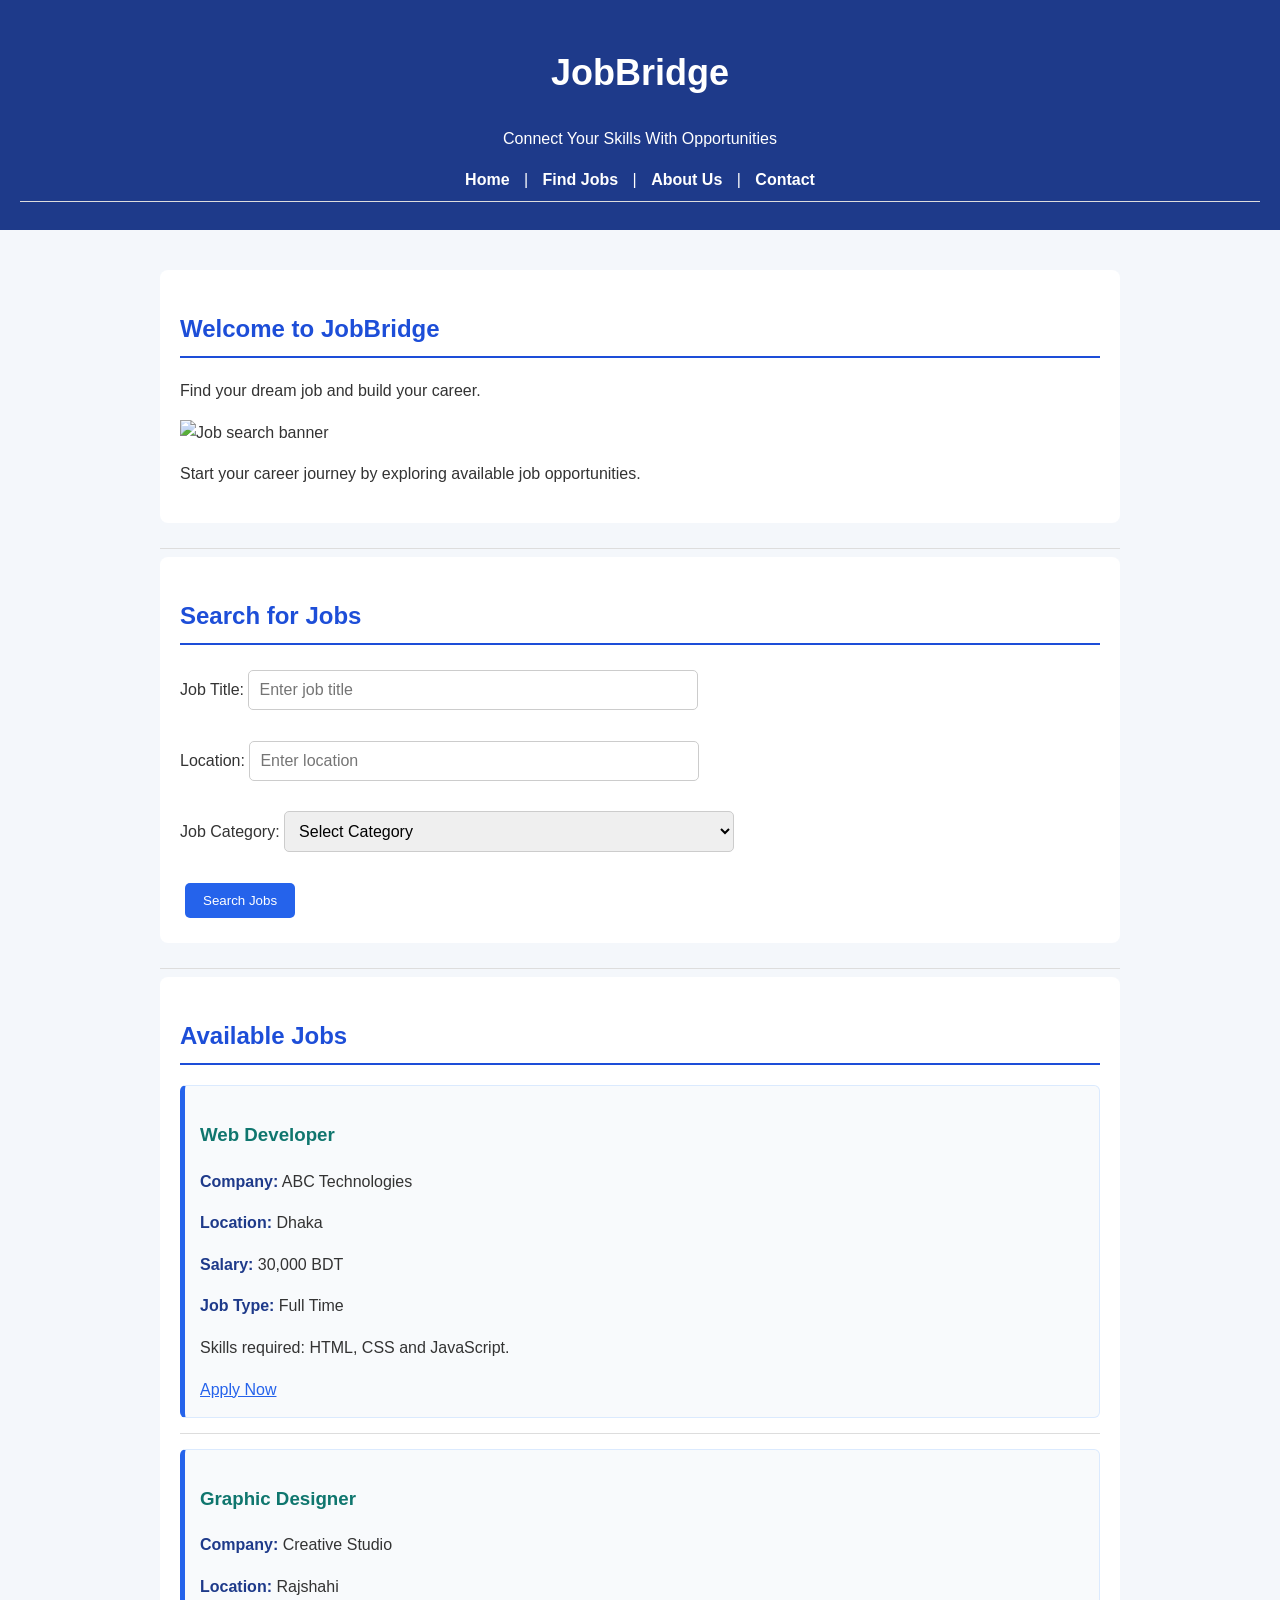
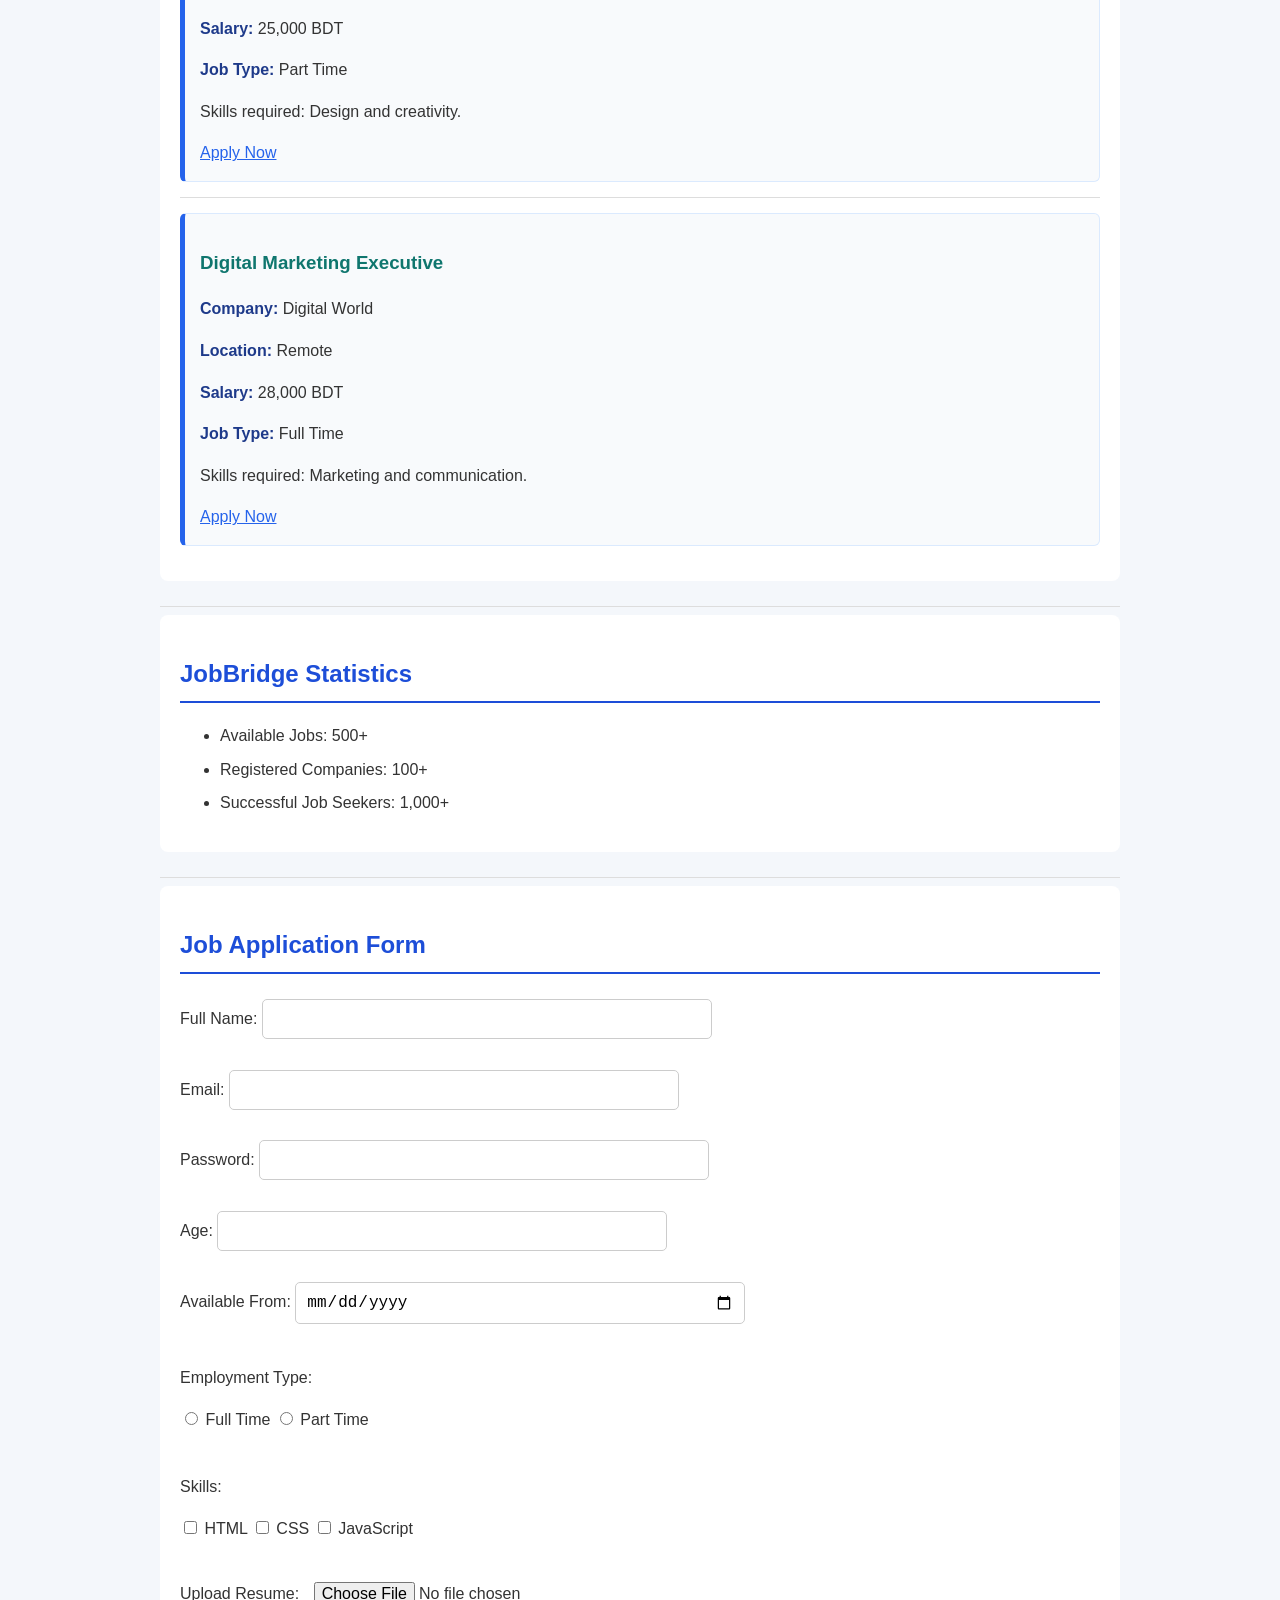
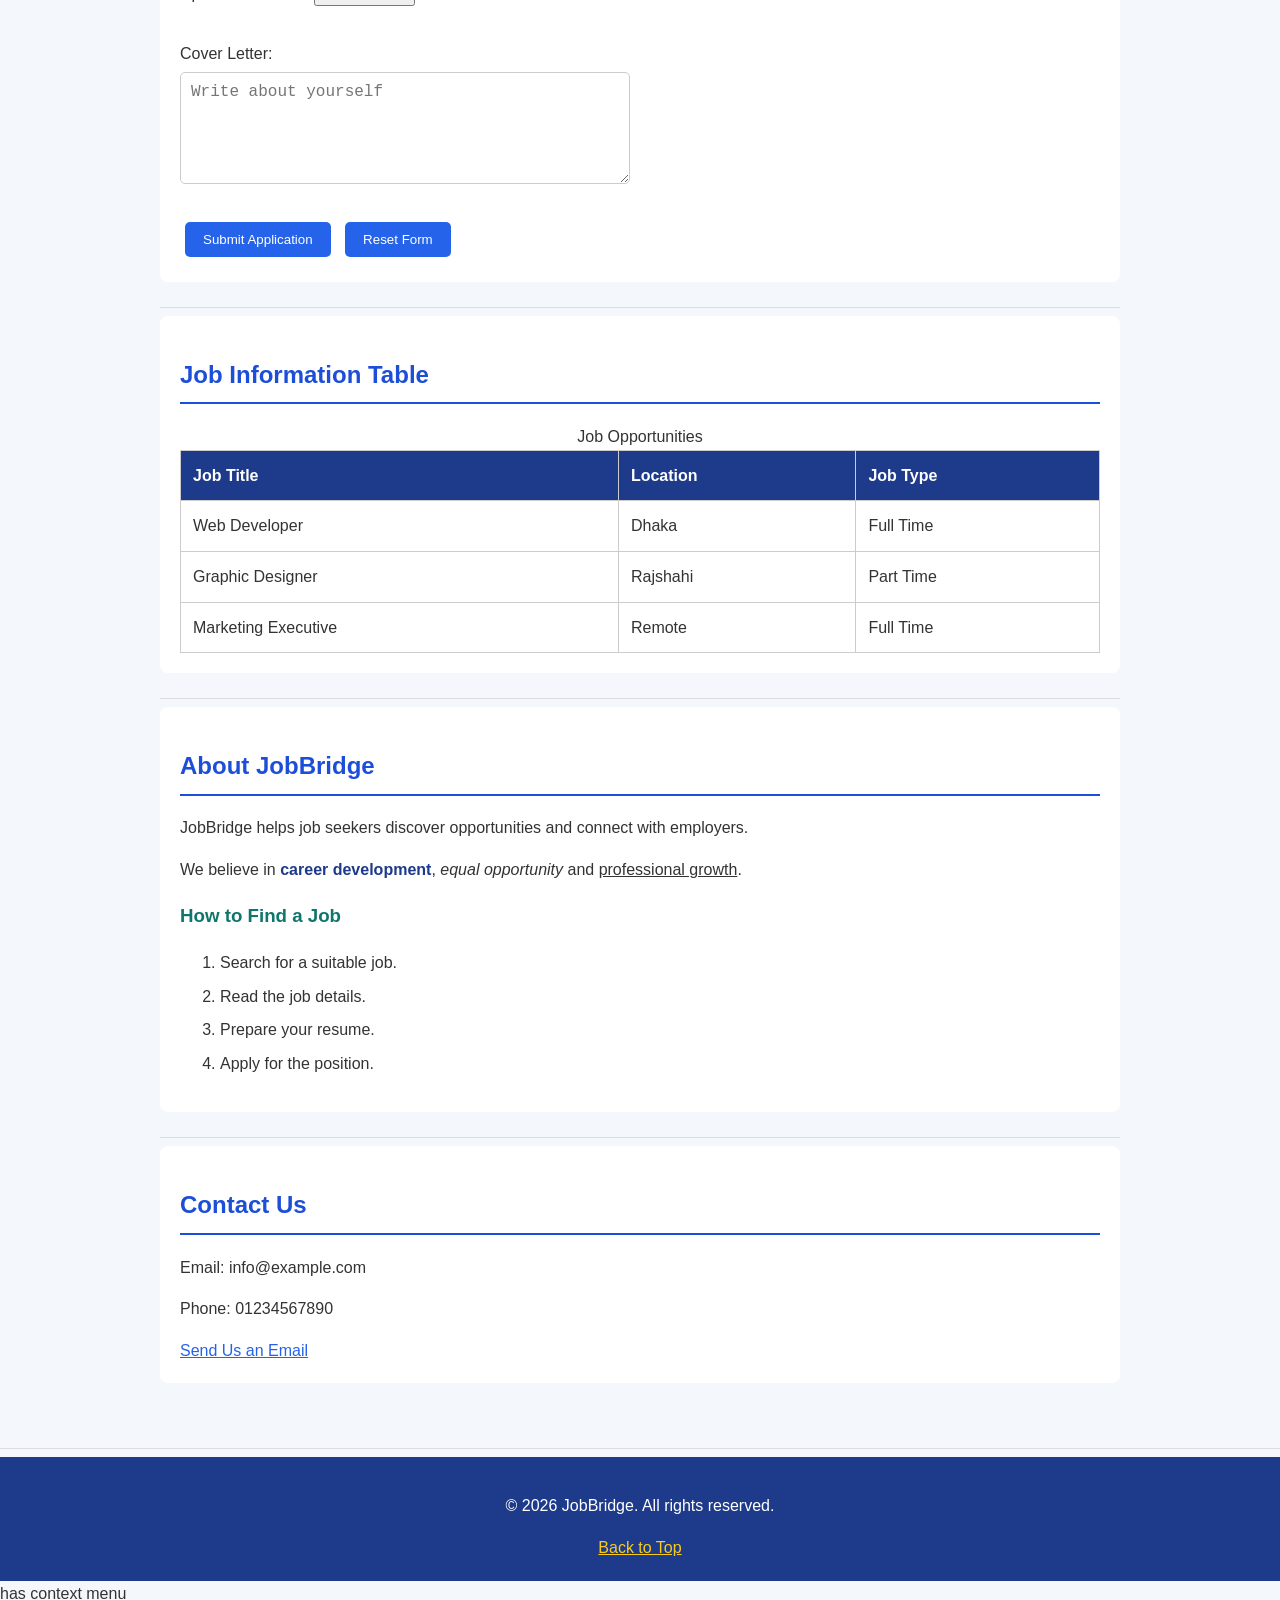
==== index.html @ 6bc0a940 "Add files via upload" ====
<!DOCTYPE html>
<html lang="en">
<head>
<meta charset="UTF-8">
<meta name="viewport" content="width=device-width, initial-scale=1.0">
<title>JobBridge - Job Seeker</title>
<link rel="stylesheet" href="style.css">
</head>
<body>
<!-- Header Section -->
<header>
<h1>JobBridge</h1>
<p>Connect Your Skills With Opportunities</p>
<!-- Navigation -->
<nav>
<a href="#home">Home</a> |
<a href="#jobs">Find Jobs</a> |
<a href="#about">About Us</a> |
<a href="#contact">Contact</a>
</nav>
<hr>
</header>
<!-- Main Section -->
<main>
<!-- Welcome Section -->
<section id="home">
<h2>Welcome to JobBridge</h2>
<p>Find your dream job and build your career.</p>
<img src="https://placehold.co/600x200"
                alt="Job search banner">
<p>
               Start your career journey by exploring
               available job opportunities.
</p>
</section>
<hr>
<!-- Job Search Form -->
<section id="search">
<h2>Search for Jobs</h2>
<form action="#" method="get">
<label for="keyword">Job Title:</label>
<input type="text" id="keyword"
                      name="keyword"
                      placeholder="Enter job title">
<br><br>
<label for="location">Location:</label>
<input type="text" id="location"
                      name="location"
                      placeholder="Enter location">
<br><br>
<label for="category">Job Category:</label>
<select id="category" name="category">
<option value="">Select Category</option>
<option value="it">IT</option>
<option value="design">Design</option>
<option value="marketing">Marketing</option>
<option value="finance">Finance</option>
</select>
<br><br>
<button type="submit">Search Jobs</button>
</form>
</section>
<hr>
<!-- Available Jobs -->
<section id="jobs">
<h2>Available Jobs</h2>
<article>
<h3>Web Developer</h3>
<p><strong>Company:</strong> ABC Technologies</p>
<p><strong>Location:</strong> Dhaka</p>
<p><strong>Salary:</strong> 30,000 BDT</p>
<p><strong>Job Type:</strong> Full Time</p>
<p>Skills required: HTML, CSS and JavaScript.</p>
<a href="#application">Apply Now</a>
</article>
<hr>
<article>
<h3>Graphic Designer</h3>
<p><strong>Company:</strong> Creative Studio</p>
<p><strong>Location:</strong> Rajshahi</p>
<p><strong>Salary:</strong> 25,000 BDT</p>
<p><strong>Job Type:</strong> Part Time</p>
<p>Skills required: Design and creativity.</p>
<a href="#application">Apply Now</a>
</article>
<hr>
<article>
<h3>Digital Marketing Executive</h3>
<p><strong>Company:</strong> Digital World</p>
<p><strong>Location:</strong> Remote</p>
<p><strong>Salary:</strong> 28,000 BDT</p>
<p><strong>Job Type:</strong> Full Time</p>
<p>Skills required: Marketing and communication.</p>
<a href="#application">Apply Now</a>
</article>
</section>
<hr>
<!-- Job Statistics -->
<section id="statistics">
<h2>JobBridge Statistics</h2>
<ul>
<li>Available Jobs: 500+</li>
<li>Registered Companies: 100+</li>
<li>Successful Job Seekers: 1,000+</li>
</ul>
</section>
<hr>
<!-- Application Form -->
<section id="application">
<h2>Job Application Form</h2>
<form action="#" method="post">
<label for="fullname">Full Name:</label>
<input type="text" id="fullname"
                      name="fullname" required>
<br><br>
<label for="email">Email:</label>
<input type="email" id="email"
                      name="email" required>
<br><br>
<label for="password">Password:</label>
<input type="password" id="password"
                      name="password">
<br><br>
<label for="age">Age:</label>
<input type="number" id="age"
                      name="age" min="18">
<br><br>
<label for="date">Available From:</label>
<input type="date" id="date"
                      name="date">
<br><br>
<p>Employment Type:</p>
<input type="radio" id="fulltime"
                      name="employment" value="fulltime">
<label for="fulltime">Full Time</label>
<input type="radio" id="parttime"
                      name="employment" value="parttime">
<label for="parttime">Part Time</label>
<br><br>
<p>Skills:</p>
<input type="checkbox" id="html"
                      name="skills" value="HTML">
<label for="html">HTML</label>
<input type="checkbox" id="css"
                      name="skills" value="CSS">
<label for="css">CSS</label>
<input type="checkbox" id="js"
                      name="skills" value="JavaScript">
<label for="js">JavaScript</label>
<br><br>
<label for="resume">Upload Resume:</label>
<input type="file" id="resume"
                      name="resume">
<br><br>
<label for="message">Cover Letter:</label>
<br>
<textarea id="message" name="message"
                         rows="5" cols="35"
                         placeholder="Write about yourself"></textarea>
<br><br>
<button type="submit">Submit Application</button>
<button type="reset">Reset Form</button>
</form>
</section>
<hr>
<!-- Job Information Table -->
<section id="job-table">
<h2>Job Information Table</h2>
<table border="1">
<caption>Job Opportunities</caption>
<thead>
<tr>
<th>Job Title</th>
<th>Location</th>
<th>Job Type</th>
</tr>
</thead>
<tbody>
<tr>
<td>Web Developer</td>
<td>Dhaka</td>
<td>Full Time</td>
</tr>
<tr>
<td>Graphic Designer</td>
<td>Rajshahi</td>
<td>Part Time</td>
</tr>
<tr>
<td>Marketing Executive</td>
<td>Remote</td>
<td>Full Time</td>
</tr>
</tbody>
</table>
</section>
<hr>
<!-- About Section -->
<section id="about">
<h2>About JobBridge</h2>
<p>
               JobBridge helps job seekers discover
               opportunities and connect with employers.
</p>
<p>
               We believe in
<strong>career development</strong>,
<em>equal opportunity</em> and
<u>professional growth</u>.
</p>
<h3>How to Find a Job</h3>
<ol>
<li>Search for a suitable job.</li>
<li>Read the job details.</li>
<li>Prepare your resume.</li>
<li>Apply for the position.</li>
</ol>
</section>
<hr>
<!-- Contact Section -->
<section id="contact">
<h2>Contact Us</h2>
<p>Email: info@example.com</p>
<p>Phone: 01234567890</p>
<a href="mailto:info@example.com">
               Send Us an Email
</a>
</section>
</main>
<hr>
<!-- Footer -->
<footer>
<p>&copy; 2026 JobBridge. All rights reserved.</p>
<a href="#home">Back to Top</a>
</footer>
</body>
</html>
has context menu
---- style.css ----
* {
   box-sizing: border-box;
}

body {
   background-color: #f4f7fb;
   font-family: Arial, sans-serif;
   color: #333333;
   margin: 0;
   padding: 0;
   line-height: 1.6;
}
h1 {
   color: white;
   text-align: center;
   font-size: 36px;
}
h2 {
   color: #1d4ed8;
   border-bottom: 2px solid #1d4ed8;
   padding-bottom: 8px;
}
h3 {
   color: #0f766e;
}
/* 4. Header */
header {
   background-color: #1e3a8a;
   color: white;
   text-align: center;
   padding: 20px;
}
/* 5. Navigation */
nav {
   margin-top: 15px;
}
nav a {
   color: white;
   text-decoration: none;
   margin: 0 10px;
   font-weight: bold;
}
nav a:hover {
   color: #facc15;
   text-decoration: underline;
}
/* 6. Main Content */
main {
   max-width: 1000px;
   margin: 20px auto;
   padding: 20px;
}
/* 7. Section */
section {
   background-color: white;
   margin-bottom: 25px;
   padding: 20px;
   border-radius: 8px;
}
/* 8. Image */
img {
   max-width: 100%;
   height: auto;
   display: block;
}
/* 9. Links */
a {
   color: #2563eb;
}
a:hover {
   color: #dc2626;
}
/* 10. Forms and Inputs */
input,
select,
textarea {
   width: 100%;
   max-width: 450px;
   padding: 10px;
   margin-top: 5px;
   border: 1px solid #cccccc;
   border-radius: 5px;
   font-size: 16px;
}
/* Radio and Checkbox */
input[type="radio"],
input[type="checkbox"] {
   width: auto;
}
/* File Input */
input[type="file"] {
   border: none;
}
/* 11. Buttons */
button {
   background-color: #2563eb;
   color: white;
   padding: 10px 18px;
   border: none;
   border-radius: 5px;
   cursor: pointer;
   margin: 5px;
}
button:hover {
   background-color: #1e40af;
}
/* 12. Job Articles */
article {
   background-color: #f8fafc;
   border: 1px solid #dbeafe;
   border-left: 5px solid #2563eb;
   padding: 15px;
   margin: 15px 0;
   border-radius: 6px;
}
/* 13. Lists */
li {
   margin-bottom: 8px;
}
/* 14. Table */
table {
   width: 100%;
   border-collapse: collapse;
   margin-top: 15px;
}
th,
td {
   border: 1px solid #cccccc;
   padding: 12px;
   text-align: left;
}
th {
   background-color: #1e3a8a;
   color: white;
}
/* 15. Text Formatting */
strong {
   color: #1e3a8a;
}
/* 16. Footer */
footer {
   background-color: #1e3a8a;
   color: white;
   text-align: center;
   padding: 20px;
}
footer a {
   color: #facc15;
}
/* 17. Horizontal Line */
hr {
   border: 0;
   border-top: 1px solid #dddddd;
}
/* 18. Responsive Design */
@media (max-width: 600px) {
   main {
       padding: 10px;
   }
   header {
       padding: 12px;
   }
   h1 {
       font-size: 28px;
   }
   nav a {
       display: inline-block;
       margin: 5px;
   }
   section {
       padding: 12px;
   }
   table {
       font-size: 14px;
   }
}
has context menu
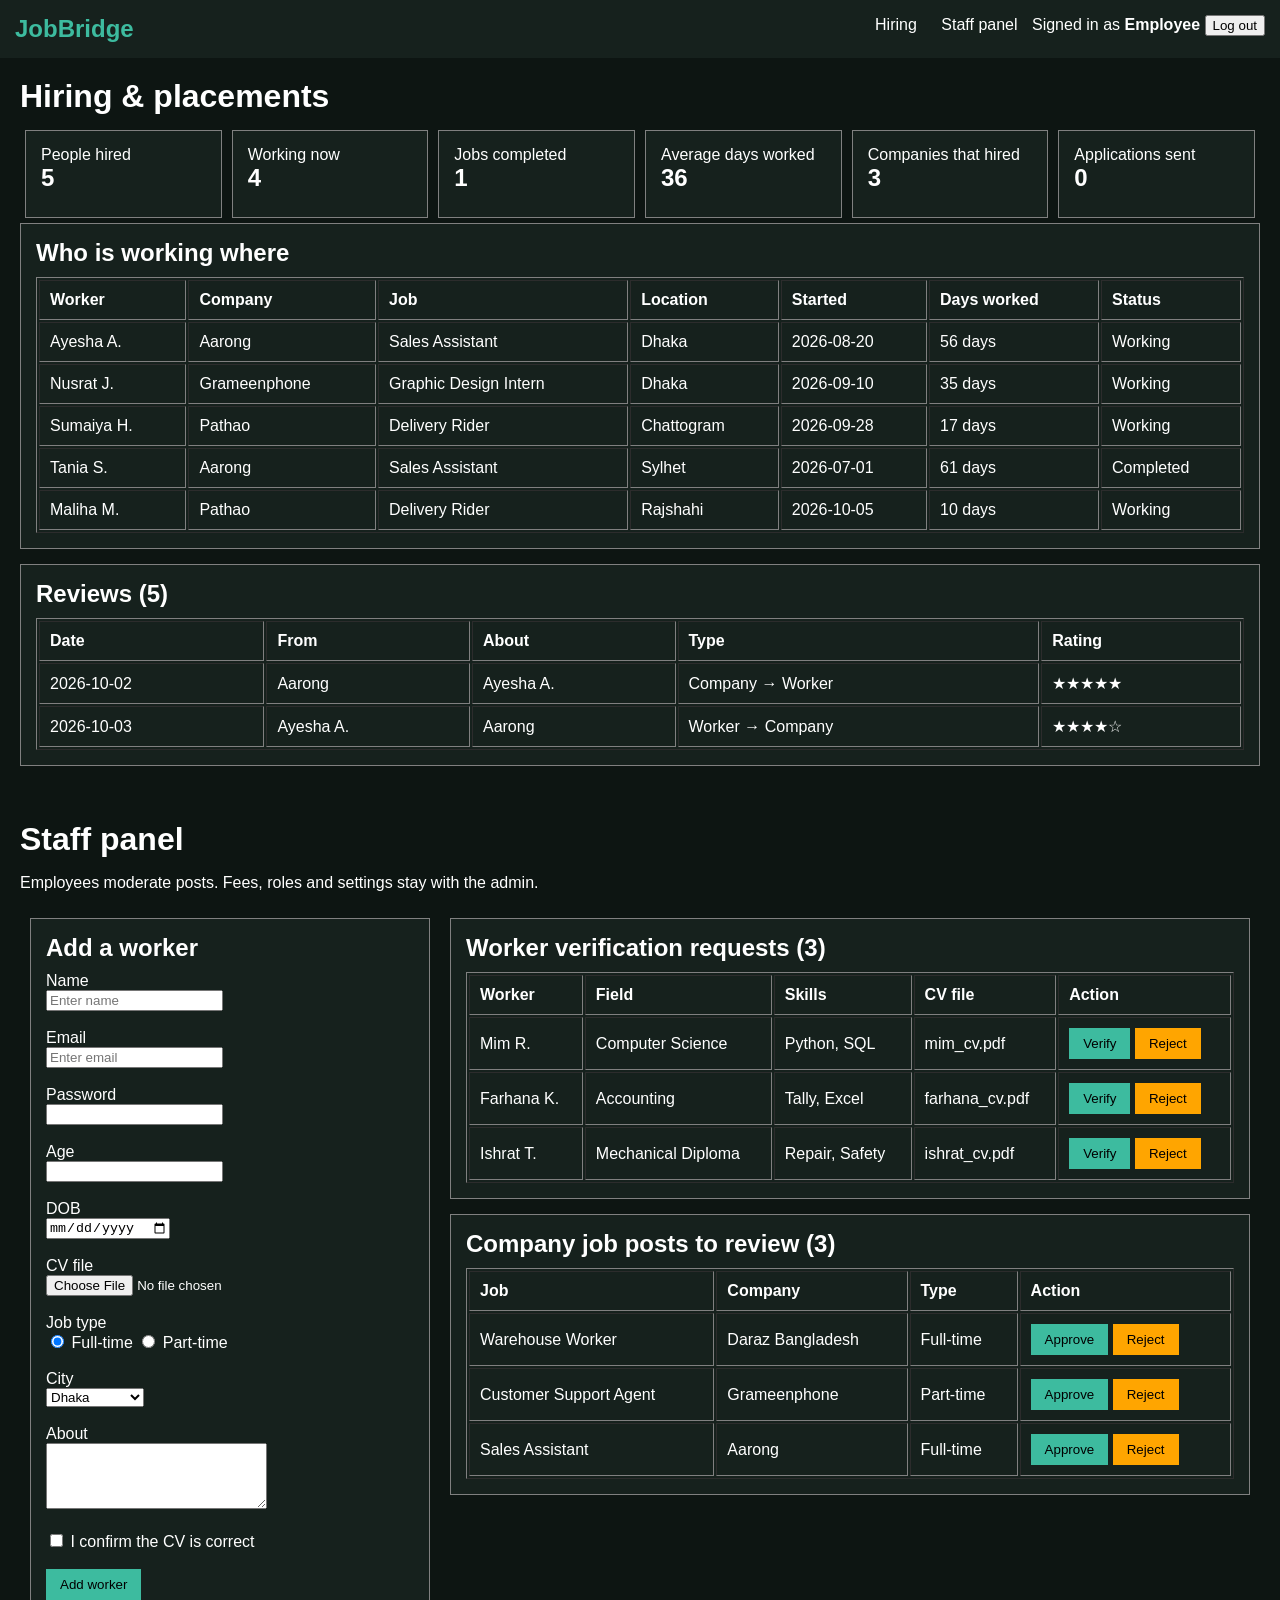
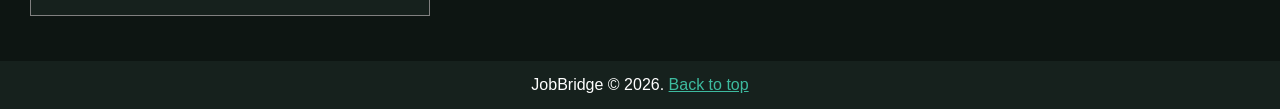
==== commit 90f133f9: "Add files via upload" ====
--- a/index.html
+++ b/index.html
@@ -1,239 +1,139 @@
 <!DOCTYPE html>
 <html lang="en">
 <head>
-<meta charset="UTF-8">
-<meta name="viewport" content="width=device-width, initial-scale=1.0">
-<title>JobBridge - Job Seeker</title>
-<link rel="stylesheet" href="style.css">
+  <title>JobBridge</title>
+  <link rel="icon" href="favicon.png">
+  <link rel="stylesheet" href="style.css">
 </head>
 <body>
-<!-- Header Section -->
-<header>
-<h1>JobBridge</h1>
-<p>Connect Your Skills With Opportunities</p>
-<!-- Navigation -->
-<nav>
-<a href="#home">Home</a> |
-<a href="#jobs">Find Jobs</a> |
-<a href="#about">About Us</a> |
-<a href="#contact">Contact</a>
-</nav>
-<hr>
-</header>
-<!-- Main Section -->
-<main>
-<!-- Welcome Section -->
-<section id="home">
-<h2>Welcome to JobBridge</h2>
-<p>Find your dream job and build your career.</p>
-<img src="https://placehold.co/600x200"
-                alt="Job search banner">
-<p>
-               Start your career journey by exploring
-               available job opportunities.
-</p>
-</section>
-<hr>
-<!-- Job Search Form -->
-<section id="search">
-<h2>Search for Jobs</h2>
-<form action="#" method="get">
-<label for="keyword">Job Title:</label>
-<input type="text" id="keyword"
-                      name="keyword"
-                      placeholder="Enter job title">
-<br><br>
-<label for="location">Location:</label>
-<input type="text" id="location"
-                      name="location"
-                      placeholder="Enter location">
-<br><br>
-<label for="category">Job Category:</label>
-<select id="category" name="category">
-<option value="">Select Category</option>
-<option value="it">IT</option>
-<option value="design">Design</option>
-<option value="marketing">Marketing</option>
-<option value="finance">Finance</option>
-</select>
-<br><br>
-<button type="submit">Search Jobs</button>
-</form>
-</section>
-<hr>
-<!-- Available Jobs -->
-<section id="jobs">
-<h2>Available Jobs</h2>
-<article>
-<h3>Web Developer</h3>
-<p><strong>Company:</strong> ABC Technologies</p>
-<p><strong>Location:</strong> Dhaka</p>
-<p><strong>Salary:</strong> 30,000 BDT</p>
-<p><strong>Job Type:</strong> Full Time</p>
-<p>Skills required: HTML, CSS and JavaScript.</p>
-<a href="#application">Apply Now</a>
-</article>
-<hr>
-<article>
-<h3>Graphic Designer</h3>
-<p><strong>Company:</strong> Creative Studio</p>
-<p><strong>Location:</strong> Rajshahi</p>
-<p><strong>Salary:</strong> 25,000 BDT</p>
-<p><strong>Job Type:</strong> Part Time</p>
-<p>Skills required: Design and creativity.</p>
-<a href="#application">Apply Now</a>
-</article>
-<hr>
-<article>
-<h3>Digital Marketing Executive</h3>
-<p><strong>Company:</strong> Digital World</p>
-<p><strong>Location:</strong> Remote</p>
-<p><strong>Salary:</strong> 28,000 BDT</p>
-<p><strong>Job Type:</strong> Full Time</p>
-<p>Skills required: Marketing and communication.</p>
-<a href="#application">Apply Now</a>
-</article>
-</section>
-<hr>
-<!-- Job Statistics -->
-<section id="statistics">
-<h2>JobBridge Statistics</h2>
-<ul>
-<li>Available Jobs: 500+</li>
-<li>Registered Companies: 100+</li>
-<li>Successful Job Seekers: 1,000+</li>
-</ul>
-</section>
-<hr>
-<!-- Application Form -->
-<section id="application">
-<h2>Job Application Form</h2>
-<form action="#" method="post">
-<label for="fullname">Full Name:</label>
-<input type="text" id="fullname"
-                      name="fullname" required>
-<br><br>
-<label for="email">Email:</label>
-<input type="email" id="email"
-                      name="email" required>
-<br><br>
-<label for="password">Password:</label>
-<input type="password" id="password"
-                      name="password">
-<br><br>
-<label for="age">Age:</label>
-<input type="number" id="age"
-                      name="age" min="18">
-<br><br>
-<label for="date">Available From:</label>
-<input type="date" id="date"
-                      name="date">
-<br><br>
-<p>Employment Type:</p>
-<input type="radio" id="fulltime"
-                      name="employment" value="fulltime">
-<label for="fulltime">Full Time</label>
-<input type="radio" id="parttime"
-                      name="employment" value="parttime">
-<label for="parttime">Part Time</label>
-<br><br>
-<p>Skills:</p>
-<input type="checkbox" id="html"
-                      name="skills" value="HTML">
-<label for="html">HTML</label>
-<input type="checkbox" id="css"
-                      name="skills" value="CSS">
-<label for="css">CSS</label>
-<input type="checkbox" id="js"
-                      name="skills" value="JavaScript">
-<label for="js">JavaScript</label>
-<br><br>
-<label for="resume">Upload Resume:</label>
-<input type="file" id="resume"
-                      name="resume">
-<br><br>
-<label for="message">Cover Letter:</label>
-<br>
-<textarea id="message" name="message"
-                         rows="5" cols="35"
-                         placeholder="Write about yourself"></textarea>
-<br><br>
-<button type="submit">Submit Application</button>
-<button type="reset">Reset Form</button>
-</form>
-</section>
-<hr>
-<!-- Job Information Table -->
-<section id="job-table">
-<h2>Job Information Table</h2>
-<table border="1">
-<caption>Job Opportunities</caption>
-<thead>
-<tr>
-<th>Job Title</th>
-<th>Location</th>
-<th>Job Type</th>
-</tr>
-</thead>
-<tbody>
-<tr>
-<td>Web Developer</td>
-<td>Dhaka</td>
-<td>Full Time</td>
-</tr>
-<tr>
-<td>Graphic Designer</td>
-<td>Rajshahi</td>
-<td>Part Time</td>
-</tr>
-<tr>
-<td>Marketing Executive</td>
-<td>Remote</td>
-<td>Full Time</td>
-</tr>
-</tbody>
-</table>
-</section>
-<hr>
-<!-- About Section -->
-<section id="about">
-<h2>About JobBridge</h2>
-<p>
-               JobBridge helps job seekers discover
-               opportunities and connect with employers.
-</p>
-<p>
-               We believe in
-<strong>career development</strong>,
-<em>equal opportunity</em> and
-<u>professional growth</u>.
-</p>
-<h3>How to Find a Job</h3>
-<ol>
-<li>Search for a suitable job.</li>
-<li>Read the job details.</li>
-<li>Prepare your resume.</li>
-<li>Apply for the position.</li>
-</ol>
-</section>
-<hr>
-<!-- Contact Section -->
-<section id="contact">
-<h2>Contact Us</h2>
-<p>Email: info@example.com</p>
-<p>Phone: 01234567890</p>
-<a href="mailto:info@example.com">
-               Send Us an Email
-</a>
-</section>
-</main>
-<hr>
-<!-- Footer -->
-<footer>
-<p>&copy; 2026 JobBridge. All rights reserved.</p>
-<a href="#home">Back to Top</a>
-</footer>
+
+  <div class="header">
+    <div class="brand"><b>JobBridge</b></div>
+    <div class="nav">
+      <a href="#hiring">Hiring</a>
+      <a href="#staff">Staff panel</a>
+      Signed in as <b>Employee</b>
+      <button type="button">Log out</button>
+    </div>
+  </div>
+
+  <div id="hiring" class="page">
+    <h1>Hiring &amp; placements</h1>
+
+    <div class="row">
+      <div class="column stat">People hired<br><h2>5</h2></div>
+      <div class="column stat">Working now<br><h2>4</h2></div>
+      <div class="column stat">Jobs completed<br><h2>1</h2></div>
+      <div class="column stat">Average days worked<br><h2>36</h2></div>
+      <div class="column stat">Companies that hired<br><h2>3</h2></div>
+      <div class="column stat">Applications sent<br><h2>0</h2></div>
+    </div>
+
+    <div class="card">
+      <h2>Who is working where</h2>
+      <table border="1">
+        <tr><th>Worker</th><th>Company</th><th>Job</th><th>Location</th><th>Started</th><th>Days worked</th><th>Status</th></tr>
+        <tr><td>Ayesha A.</td><td>Aarong</td><td>Sales Assistant</td><td>Dhaka</td><td>2026-08-20</td><td>56 days</td><td>Working</td></tr>
+        <tr><td>Nusrat J.</td><td>Grameenphone</td><td>Graphic Design Intern</td><td>Dhaka</td><td>2026-09-10</td><td>35 days</td><td>Working</td></tr>
+        <tr><td>Sumaiya H.</td><td>Pathao</td><td>Delivery Rider</td><td>Chattogram</td><td>2026-09-28</td><td>17 days</td><td>Working</td></tr>
+        <tr><td>Tania S.</td><td>Aarong</td><td>Sales Assistant</td><td>Sylhet</td><td>2026-07-01</td><td>61 days</td><td>Completed</td></tr>
+        <tr><td>Maliha M.</td><td>Pathao</td><td>Delivery Rider</td><td>Rajshahi</td><td>2026-10-05</td><td>10 days</td><td>Working</td></tr>
+      </table>
+    </div>
+
+    <div class="card">
+      <h2>Reviews (5)</h2>
+      <table border="1">
+        <tr><th>Date</th><th>From</th><th>About</th><th>Type</th><th>Rating</th></tr>
+        <tr><td>2026-10-02</td><td>Aarong</td><td>Ayesha A.</td><td>Company → Worker</td><td>★★★★★</td></tr>
+        <tr><td>2026-10-03</td><td>Ayesha A.</td><td>Aarong</td><td>Worker → Company</td><td>★★★★☆</td></tr>
+      </table>
+    </div>
+  </div>
+
+  <div id="staff" class="page">
+    <h1>Staff panel</h1>
+    <p>Employees moderate posts. Fees, roles and settings stay with the admin.</p>
+
+    <div class="row">
+
+      <div class="column">
+        <div class="card">
+          <h2>Add a worker</h2>
+          <form action="" method="get">
+            <label for="name">Name</label><br>
+            <input type="text" id="name" name="name" placeholder="Enter name" required><br><br>
+
+            <label for="email">Email</label><br>
+            <input type="email" id="email" name="email" placeholder="Enter email" required><br><br>
+
+            <label for="password">Password</label><br>
+            <input type="password" id="password" name="password" required><br><br>
+
+            <label for="age">Age</label><br>
+            <input type="number" id="age" name="age"><br><br>
+
+            <label for="dob">DOB</label><br>
+            <input type="date" id="dob" name="dob"><br><br>
+
+            <label for="file">CV file</label><br>
+            <input type="file" id="file" name="file"><br><br>
+
+            Job type<br>
+            <input type="radio" id="full" name="type" value="full" checked>
+            <label for="full">Full-time</label>
+            <input type="radio" id="part" name="type" value="part">
+            <label for="part">Part-time</label><br><br>
+
+            <label for="city">City</label><br>
+            <select id="city" name="city">
+              <option value="dhaka">Dhaka</option>
+              <option value="chattogram">Chattogram</option>
+              <option value="sylhet">Sylhet</option>
+              <option value="rajshahi">Rajshahi</option>
+              <option value="khulna">Khulna</option>
+              <option value="barishal">Barishal</option>
+              <option value="rangpur">Rangpur</option>
+              <option value="mymensingh">Mymensingh</option>
+            </select><br><br>
+
+            <label for="about">About</label><br>
+            <textarea id="about" name="about" rows="4" cols="25"></textarea><br><br>
+
+            <input type="checkbox" id="agree" name="agree" required>
+            <label for="agree">I confirm the CV is correct</label><br><br>
+
+            <button type="submit" class="ok">Add worker</button>
+          </form>
+        </div>
+      </div>
+
+      <div class="column middle">
+        <div class="card">
+          <h2>Worker verification requests (3)</h2>
+          <table border="1">
+            <tr><th>Worker</th><th>Field</th><th>Skills</th><th>CV file</th><th>Action</th></tr>
+            <tr><td>Mim R.</td><td>Computer Science</td><td>Python, SQL</td><td>mim_cv.pdf</td><td><button class="ok">Verify</button> <button class="no">Reject</button></td></tr>
+            <tr><td>Farhana K.</td><td>Accounting</td><td>Tally, Excel</td><td>farhana_cv.pdf</td><td><button class="ok">Verify</button> <button class="no">Reject</button></td></tr>
+            <tr><td>Ishrat T.</td><td>Mechanical Diploma</td><td>Repair, Safety</td><td>ishrat_cv.pdf</td><td><button class="ok">Verify</button> <button class="no">Reject</button></td></tr>
+          </table>
+        </div>
+
+        <div class="card">
+          <h2>Company job posts to review (3)</h2>
+          <table border="1">
+            <tr><th>Job</th><th>Company</th><th>Type</th><th>Action</th></tr>
+            <tr><td>Warehouse Worker</td><td>Daraz Bangladesh</td><td>Full-time</td><td><button class="ok">Approve</button> <button class="no">Reject</button></td></tr>
+            <tr><td>Customer Support Agent</td><td>Grameenphone</td><td>Part-time</td><td><button class="ok">Approve</button> <button class="no">Reject</button></td></tr>
+            <tr><td>Sales Assistant</td><td>Aarong</td><td>Full-time</td><td><button class="ok">Approve</button> <button class="no">Reject</button></td></tr>
+          </table>
+        </div>
+      </div>
+
+    </div>
+  </div>
+
+  <div class="footer">JobBridge &copy; 2026. <a href="#hiring">Back to top</a></div>
+
 </body>
-</html>
-has context menu
-
+</html>
--- a/style.css
+++ b/style.css
@@ -1,179 +1,29 @@
+* { box-sizing: border-box; }
 
-* {
-   box-sizing: border-box;
-}
+body { margin: 0; background-color: #0d1512; color: white; font-family: Arial, sans-serif; }
 
-body {
-   background-color: #f4f7fb;
-   font-family: Arial, sans-serif;
-   color: #333333;
-   margin: 0;
-   padding: 0;
-   line-height: 1.6;
-}
-h1 {
-   color: white;
-   text-align: center;
-   font-size: 36px;
-}
-h2 {
-   color: #1d4ed8;
-   border-bottom: 2px solid #1d4ed8;
-   padding-bottom: 8px;
-}
-h3 {
-   color: #0f766e;
-}
-/* 4. Header */
-header {
-   background-color: #1e3a8a;
-   color: white;
-   text-align: center;
-   padding: 20px;
-}
-/* 5. Navigation */
-nav {
-   margin-top: 15px;
-}
-nav a {
-   color: white;
-   text-decoration: none;
-   margin: 0 10px;
-   font-weight: bold;
-}
-nav a:hover {
-   color: #facc15;
-   text-decoration: underline;
-}
-/* 6. Main Content */
-main {
-   max-width: 1000px;
-   margin: 20px auto;
-   padding: 20px;
-}
-/* 7. Section */
-section {
-   background-color: white;
-   margin-bottom: 25px;
-   padding: 20px;
-   border-radius: 8px;
-}
-/* 8. Image */
-img {
-   max-width: 100%;
-   height: auto;
-   display: block;
-}
-/* 9. Links */
-a {
-   color: #2563eb;
-}
-a:hover {
-   color: #dc2626;
-}
-/* 10. Forms and Inputs */
-input,
-select,
-textarea {
-   width: 100%;
-   max-width: 450px;
-   padding: 10px;
-   margin-top: 5px;
-   border: 1px solid #cccccc;
-   border-radius: 5px;
-   font-size: 16px;
-}
-/* Radio and Checkbox */
-input[type="radio"],
-input[type="checkbox"] {
-   width: auto;
-}
-/* File Input */
-input[type="file"] {
-   border: none;
-}
-/* 11. Buttons */
-button {
-   background-color: #2563eb;
-   color: white;
-   padding: 10px 18px;
-   border: none;
-   border-radius: 5px;
-   cursor: pointer;
-   margin: 5px;
-}
-button:hover {
-   background-color: #1e40af;
-}
-/* 12. Job Articles */
-article {
-   background-color: #f8fafc;
-   border: 1px solid #dbeafe;
-   border-left: 5px solid #2563eb;
-   padding: 15px;
-   margin: 15px 0;
-   border-radius: 6px;
-}
-/* 13. Lists */
-li {
-   margin-bottom: 8px;
-}
-/* 14. Table */
-table {
-   width: 100%;
-   border-collapse: collapse;
-   margin-top: 15px;
-}
-th,
-td {
-   border: 1px solid #cccccc;
-   padding: 12px;
-   text-align: left;
-}
-th {
-   background-color: #1e3a8a;
-   color: white;
-}
-/* 15. Text Formatting */
-strong {
-   color: #1e3a8a;
-}
-/* 16. Footer */
-footer {
-   background-color: #1e3a8a;
-   color: white;
-   text-align: center;
-   padding: 20px;
-}
-footer a {
-   color: #facc15;
-}
-/* 17. Horizontal Line */
-hr {
-   border: 0;
-   border-top: 1px solid #dddddd;
-}
-/* 18. Responsive Design */
-@media (max-width: 600px) {
-   main {
-       padding: 10px;
-   }
-   header {
-       padding: 12px;
-   }
-   h1 {
-       font-size: 28px;
-   }
-   nav a {
-       display: inline-block;
-       margin: 5px;
-   }
-   section {
-       padding: 12px;
-   }
-   table {
-       font-size: 14px;
-   }
-}
-has context menu
+h1, h2 { margin: 0 0 10px 0; }
+a { color: #3dbb9f; }
+th, td { padding: 10px; text-align: left; }
 
+.header { display: flex; position: sticky; top: 0; background-color: #16211d; padding: 15px; }
+.brand { flex: 1; color: #3dbb9f; font-size: 24px; }
+.nav a { color: white; text-decoration: none; padding: 10px; }
+.nav a:hover { background-color: #1f3a32; }
+
+.page { padding: 20px; }
+
+.row { display: flex; }
+.column { flex: 1; padding: 10px; }
+.middle { flex: 2; }
+
+.stat { background-color: #16211d; border: 1px solid gray; padding: 15px; margin: 5px; }
+.card { background-color: #16211d; border: 1px solid gray; padding: 15px; margin-bottom: 15px; }
+
+table { width: 100%; }
+
+.ok { background-color: #3dbb9f; color: black; padding: 8px 14px; border: none; }
+.no { background-color: orange; color: black; padding: 8px 14px; border: none; }
+button:hover { background-color: white; }
+
+.footer { background-color: #16211d; text-align: center; padding: 15px; }
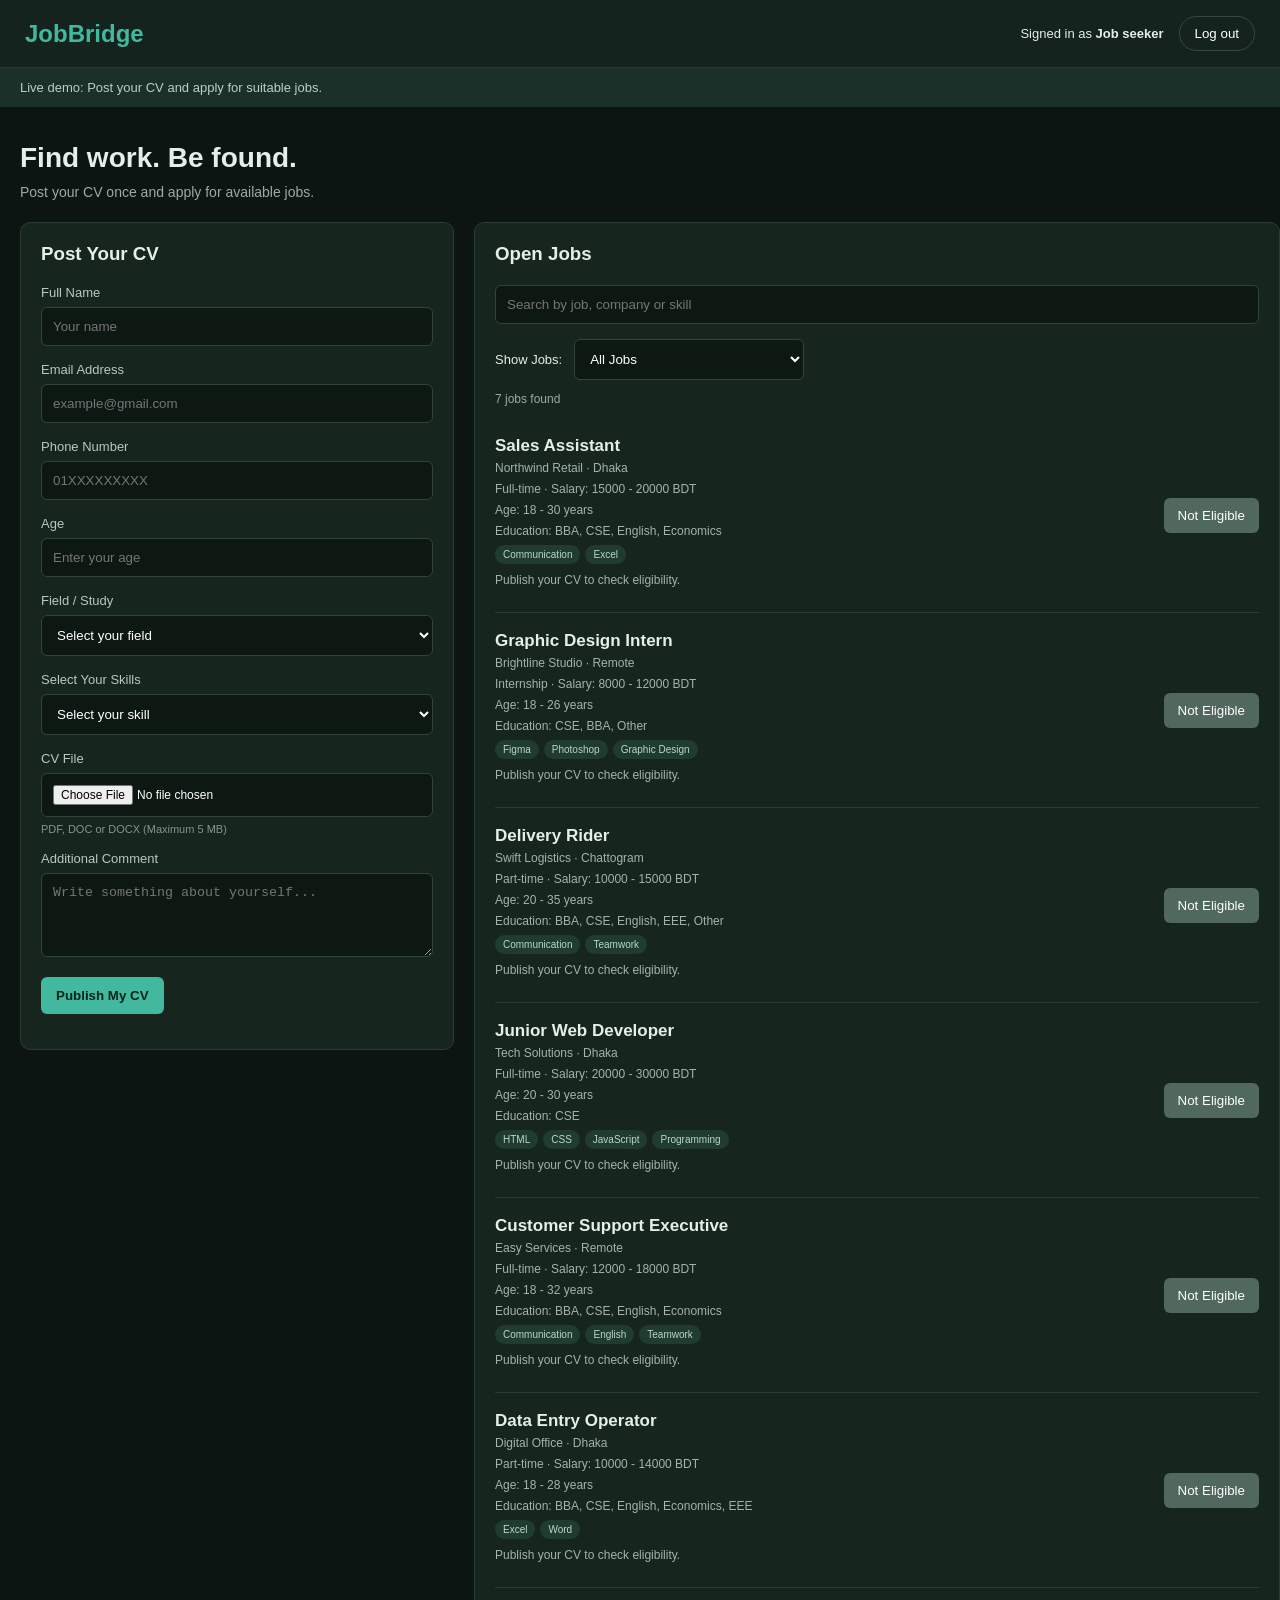
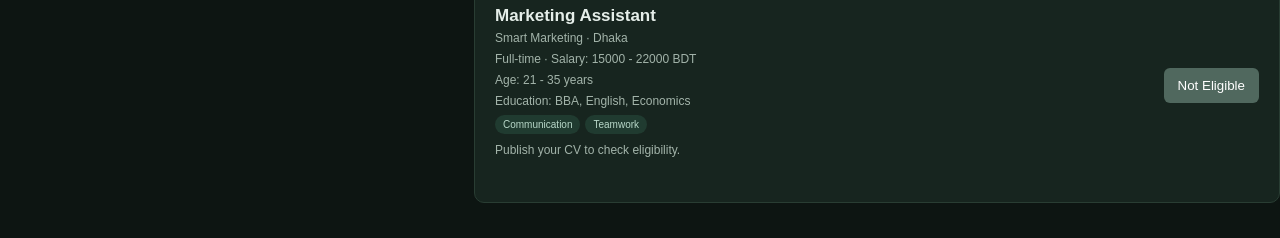
==== commit 5631ef74: "Add files via upload" ====
--- a/index.html
+++ b/index.html
@@ -1,139 +1,121 @@
+
 <!DOCTYPE html>
 <html lang="en">
 <head>
-  <title>JobBridge</title>
-  <link rel="icon" href="favicon.png">
-  <link rel="stylesheet" href="style.css">
+    <meta charset="UTF-8">
+    <meta name="viewport" content="width=device-width, initial-scale=1.0">
+    <title>JobBridge - Jobseeker</title>
+    <link rel="stylesheet" href="style.css">
 </head>
 <body>
-
-  <div class="header">
-    <div class="brand"><b>JobBridge</b></div>
-    <div class="nav">
-      <a href="#hiring">Hiring</a>
-      <a href="#staff">Staff panel</a>
-      Signed in as <b>Employee</b>
-      <button type="button">Log out</button>
+    <!-- Navigation Bar -->
+    <header class="navbar">
+        <h2>JobBridge</h2>
+        <div class="user-info">
+            <span>Signed in as <b>Job seeker</b></span>
+            <button id="logoutBtn" class="logout-btn">Log out</button>
+        </div>
+    </header>
+    <div class="notice">
+        Live demo: Post your CV and apply for suitable jobs.
     </div>
-  </div>
-
-  <div id="hiring" class="page">
-    <h1>Hiring &amp; placements</h1>
-
-    <div class="row">
-      <div class="column stat">People hired<br><h2>5</h2></div>
-      <div class="column stat">Working now<br><h2>4</h2></div>
-      <div class="column stat">Jobs completed<br><h2>1</h2></div>
-      <div class="column stat">Average days worked<br><h2>36</h2></div>
-      <div class="column stat">Companies that hired<br><h2>3</h2></div>
-      <div class="column stat">Applications sent<br><h2>0</h2></div>
-    </div>
-
-    <div class="card">
-      <h2>Who is working where</h2>
-      <table border="1">
-        <tr><th>Worker</th><th>Company</th><th>Job</th><th>Location</th><th>Started</th><th>Days worked</th><th>Status</th></tr>
-        <tr><td>Ayesha A.</td><td>Aarong</td><td>Sales Assistant</td><td>Dhaka</td><td>2026-08-20</td><td>56 days</td><td>Working</td></tr>
-        <tr><td>Nusrat J.</td><td>Grameenphone</td><td>Graphic Design Intern</td><td>Dhaka</td><td>2026-09-10</td><td>35 days</td><td>Working</td></tr>
-        <tr><td>Sumaiya H.</td><td>Pathao</td><td>Delivery Rider</td><td>Chattogram</td><td>2026-09-28</td><td>17 days</td><td>Working</td></tr>
-        <tr><td>Tania S.</td><td>Aarong</td><td>Sales Assistant</td><td>Sylhet</td><td>2026-07-01</td><td>61 days</td><td>Completed</td></tr>
-        <tr><td>Maliha M.</td><td>Pathao</td><td>Delivery Rider</td><td>Rajshahi</td><td>2026-10-05</td><td>10 days</td><td>Working</td></tr>
-      </table>
-    </div>
-
-    <div class="card">
-      <h2>Reviews (5)</h2>
-      <table border="1">
-        <tr><th>Date</th><th>From</th><th>About</th><th>Type</th><th>Rating</th></tr>
-        <tr><td>2026-10-02</td><td>Aarong</td><td>Ayesha A.</td><td>Company → Worker</td><td>★★★★★</td></tr>
-        <tr><td>2026-10-03</td><td>Ayesha A.</td><td>Aarong</td><td>Worker → Company</td><td>★★★★☆</td></tr>
-      </table>
-    </div>
-  </div>
-
-  <div id="staff" class="page">
-    <h1>Staff panel</h1>
-    <p>Employees moderate posts. Fees, roles and settings stay with the admin.</p>
-
-    <div class="row">
-
-      <div class="column">
-        <div class="card">
-          <h2>Add a worker</h2>
-          <form action="" method="get">
-            <label for="name">Name</label><br>
-            <input type="text" id="name" name="name" placeholder="Enter name" required><br><br>
-
-            <label for="email">Email</label><br>
-            <input type="email" id="email" name="email" placeholder="Enter email" required><br><br>
-
-            <label for="password">Password</label><br>
-            <input type="password" id="password" name="password" required><br><br>
-
-            <label for="age">Age</label><br>
-            <input type="number" id="age" name="age"><br><br>
-
-            <label for="dob">DOB</label><br>
-            <input type="date" id="dob" name="dob"><br><br>
-
-            <label for="file">CV file</label><br>
-            <input type="file" id="file" name="file"><br><br>
-
-            Job type<br>
-            <input type="radio" id="full" name="type" value="full" checked>
-            <label for="full">Full-time</label>
-            <input type="radio" id="part" name="type" value="part">
-            <label for="part">Part-time</label><br><br>
-
-            <label for="city">City</label><br>
-            <select id="city" name="city">
-              <option value="dhaka">Dhaka</option>
-              <option value="chattogram">Chattogram</option>
-              <option value="sylhet">Sylhet</option>
-              <option value="rajshahi">Rajshahi</option>
-              <option value="khulna">Khulna</option>
-              <option value="barishal">Barishal</option>
-              <option value="rangpur">Rangpur</option>
-              <option value="mymensingh">Mymensingh</option>
-            </select><br><br>
-
-            <label for="about">About</label><br>
-            <textarea id="about" name="about" rows="4" cols="25"></textarea><br><br>
-
-            <input type="checkbox" id="agree" name="agree" required>
-            <label for="agree">I confirm the CV is correct</label><br><br>
-
-            <button type="submit" class="ok">Add worker</button>
-          </form>
+    <main class="container">
+        <section class="intro">
+            <h1>Find work. Be found.</h1>
+            <p>Post your CV once and apply for available jobs.</p>
+        </section>
+        <div class="dashboard">
+            <!-- CV Form -->
+            <section class="card cv-card">
+                <h3>Post Your CV</h3>
+                <form id="cvForm">
+                    <div class="form-group">
+                        <label for="fullName">Full Name</label>
+                        <input type="text" id="fullName"
+                               placeholder="Your name" required>
+                    </div>
+                    <div class="form-group">
+                        <label for="email">Email Address</label>
+                        <input type="email" id="email"
+                               placeholder="example@gmail.com" required>
+                    </div>
+                    <div class="form-group">
+                        <label for="phone">Phone Number</label>
+                        <input type="tel" id="phone"
+                               placeholder="01XXXXXXXXX" required>
+                    </div>
+                    <div class="form-group">
+                        <label for="age">Age</label>
+                        <input type="number" id="age"
+                               placeholder="Enter your age"
+                               min="16" max="100" required>
+                    </div>
+                    <div class="form-group">
+                        <label for="field">Field / Study</label>
+                        <select id="field" required>
+                            <option value="">Select your field</option>
+                            <option value="BBA">BBA</option>
+                            <option value="CSE">CSE</option>
+                            <option value="English">English</option>
+                            <option value="EEE">EEE</option>
+                            <option value="Economics">Economics</option>
+                            <option value="Other">Other</option>
+                        </select>
+                    </div>
+                    <div class="form-group">
+                        <label for="skills">Select Your Skills</label>
+                        <select id="skills" required>
+                            <option value="">Select your skill</option>
+                            <option value="Communication">Communication</option>
+                            <option value="Excel">Excel</option>
+                            <option value="Word">Microsoft Word</option>
+                            <option value="Graphic Design">Graphic Design</option>
+                            <option value="Photoshop">Photoshop</option>
+                            <option value="Figma">Figma</option>
+                            <option value="Programming">Programming</option>
+                            <option value="HTML">HTML</option>
+                            <option value="CSS">CSS</option>
+                            <option value="JavaScript">JavaScript</option>
+                            <option value="Teamwork">Teamwork</option>
+                            <option value="English">English</option>
+                        </select>
+                    </div>
+                    <div class="form-group">
+                        <label for="cvFile">CV File</label>
+                        <input type="file" id="cvFile"
+                               accept=".pdf,.doc,.docx" required>
+                        <small>PDF, DOC or DOCX (Maximum 5 MB)</small>
+                    </div>
+                    <div class="form-group">
+                        <label for="comment">Additional Comment</label>
+                        <textarea id="comment"
+                                  rows="4"
+                                  placeholder="Write something about yourself..."></textarea>
+                    </div>
+                    <button type="submit" class="primary-btn">
+                        Publish My CV
+                    </button>
+                    <p id="cvMessage" class="message"></p>
+                </form>
+                <div id="cvProfile" class="profile-box"></div>
+            </section>
+            <!-- Open Jobs -->
+            <section class="card jobs-card">
+                <h3>Open Jobs</h3>
+                <input type="text" id="searchInput"
+                       placeholder="Search by job, company or skill">
+                <div class="filter-group">
+                    <label for="jobFilter">Show Jobs:</label>
+                    <select id="jobFilter">
+                        <option value="all">All Jobs</option>
+                        <option value="eligible">Eligible Jobs Only</option>
+                    </select>
+                </div>
+                <p id="jobCount" class="job-count"></p>
+                <div id="jobList"></div>
+            </section>
         </div>
-      </div>
-
-      <div class="column middle">
-        <div class="card">
-          <h2>Worker verification requests (3)</h2>
-          <table border="1">
-            <tr><th>Worker</th><th>Field</th><th>Skills</th><th>CV file</th><th>Action</th></tr>
-            <tr><td>Mim R.</td><td>Computer Science</td><td>Python, SQL</td><td>mim_cv.pdf</td><td><button class="ok">Verify</button> <button class="no">Reject</button></td></tr>
-            <tr><td>Farhana K.</td><td>Accounting</td><td>Tally, Excel</td><td>farhana_cv.pdf</td><td><button class="ok">Verify</button> <button class="no">Reject</button></td></tr>
-            <tr><td>Ishrat T.</td><td>Mechanical Diploma</td><td>Repair, Safety</td><td>ishrat_cv.pdf</td><td><button class="ok">Verify</button> <button class="no">Reject</button></td></tr>
-          </table>
-        </div>
-
-        <div class="card">
-          <h2>Company job posts to review (3)</h2>
-          <table border="1">
-            <tr><th>Job</th><th>Company</th><th>Type</th><th>Action</th></tr>
-            <tr><td>Warehouse Worker</td><td>Daraz Bangladesh</td><td>Full-time</td><td><button class="ok">Approve</button> <button class="no">Reject</button></td></tr>
-            <tr><td>Customer Support Agent</td><td>Grameenphone</td><td>Part-time</td><td><button class="ok">Approve</button> <button class="no">Reject</button></td></tr>
-            <tr><td>Sales Assistant</td><td>Aarong</td><td>Full-time</td><td><button class="ok">Approve</button> <button class="no">Reject</button></td></tr>
-          </table>
-        </div>
-      </div>
-
-    </div>
-  </div>
-
-  <div class="footer">JobBridge &copy; 2026. <a href="#hiring">Back to top</a></div>
-
+    </main>
+    <script src="script.js"></script>
 </body>
 </html>
--- a/style.css
+++ b/style.css
@@ -1,29 +1,336 @@
-* { box-sizing: border-box; }
-
-body { margin: 0; background-color: #0d1512; color: white; font-family: Arial, sans-serif; }
-
-h1, h2 { margin: 0 0 10px 0; }
-a { color: #3dbb9f; }
-th, td { padding: 10px; text-align: left; }
-
-.header { display: flex; position: sticky; top: 0; background-color: #16211d; padding: 15px; }
-.brand { flex: 1; color: #3dbb9f; font-size: 24px; }
-.nav a { color: white; text-decoration: none; padding: 10px; }
-.nav a:hover { background-color: #1f3a32; }
-
-.page { padding: 20px; }
-
-.row { display: flex; }
-.column { flex: 1; padding: 10px; }
-.middle { flex: 2; }
-
-.stat { background-color: #16211d; border: 1px solid gray; padding: 15px; margin: 5px; }
-.card { background-color: #16211d; border: 1px solid gray; padding: 15px; margin-bottom: 15px; }
-
-table { width: 100%; }
-
-.ok { background-color: #3dbb9f; color: black; padding: 8px 14px; border: none; }
-.no { background-color: orange; color: black; padding: 8px 14px; border: none; }
-button:hover { background-color: white; }
-
-.footer { background-color: #16211d; text-align: center; padding: 15px; }+* {
+    margin: 0;
+    padding: 0;
+    box-sizing: border-box;
+}
+
+body {
+    background-color: #0d1512;
+    color: #e5eee9;
+    font-family: Arial, sans-serif;
+}
+
+/* Navigation Bar */
+.navbar {
+    background-color: #14231d;
+    padding: 16px 25px;
+    display: flex;
+    justify-content: space-between;
+    align-items: center;
+    border-bottom: 1px solid #263b32;
+}
+
+.navbar h2 {
+    color: #42b99e;
+}
+
+.user-info {
+    display: flex;
+    align-items: center;
+    gap: 15px;
+    font-size: 13px;
+}
+
+.logout-btn {
+    background: transparent;
+    color: white;
+    border: 1px solid #354a40;
+    padding: 9px 15px;
+    border-radius: 20px;
+    cursor: pointer;
+}
+
+/* Notice */
+.notice {
+    background-color: #1a3028;
+    padding: 12px 20px;
+    color: #b8d1c6;
+    font-size: 13px;
+}
+
+/* Main Container */
+.container {
+    max-width: 1450px;
+    margin: 35px auto;
+    padding: 0 20px;
+}
+
+.intro {
+    margin-bottom: 22px;
+}
+
+.intro h1 {
+    font-size: 28px;
+    margin-bottom: 10px;
+}
+
+.intro p {
+    color: #9aaca3;
+    font-size: 14px;
+}
+
+/* Dashboard Layout */
+.dashboard {
+    display: grid;
+    grid-template-columns: 35% 65%;
+    gap: 20px;
+    align-items: start;
+}
+
+/* Cards */
+.card {
+    background-color: #17251f;
+    border: 1px solid #293d33;
+    border-radius: 10px;
+    padding: 20px;
+    min-width: 0;
+}
+
+.card h3 {
+    margin-bottom: 20px;
+}
+
+/* Form */
+.form-group {
+    margin-bottom: 16px;
+}
+
+.form-group label {
+    display: block;
+    font-size: 13px;
+    margin-bottom: 7px;
+    color: #b8c9c0;
+}
+
+.form-group input,
+.form-group select,
+.form-group textarea,
+#searchInput,
+#jobFilter {
+    width: 100%;
+    background-color: #0e1813;
+    color: white;
+    border: 1px solid #31443a;
+    border-radius: 6px;
+    padding: 11px;
+    outline: none;
+}
+
+.form-group input:focus,
+.form-group select:focus,
+.form-group textarea:focus,
+#searchInput:focus,
+#jobFilter:focus {
+    border-color: #42b99e;
+}
+
+.form-group input[type="file"] {
+    font-size: 12px;
+}
+
+.form-group small {
+    display: block;
+    color: #82978c;
+    margin-top: 6px;
+    font-size: 11px;
+}
+
+.form-group select option,
+#jobFilter option {
+    background-color: #17251f;
+}
+
+/* Skills */
+.skill-options {
+    display: grid;
+    grid-template-columns: 1fr 1fr;
+    gap: 10px;
+    background-color: #0e1813;
+    padding: 12px;
+    border: 1px solid #31443a;
+    border-radius: 6px;
+}
+
+.skill-options label {
+    display: flex;
+    align-items: center;
+    gap: 6px;
+    font-size: 12px;
+    color: #c3d4cb;
+}
+
+.skill-options input {
+    accent-color: #42b99e;
+}
+
+/* Buttons */
+.primary-btn {
+    background-color: #42b99e;
+    color: #08231a;
+    border: none;
+    border-radius: 6px;
+    padding: 11px 15px;
+    cursor: pointer;
+    font-weight: bold;
+}
+
+.primary-btn:hover,
+.apply-btn:hover {
+    background-color: #59cfb2;
+}
+
+.apply-btn {
+    background-color: #42b99e;
+    color: #08231a;
+    border: none;
+    border-radius: 6px;
+    padding: 10px 14px;
+    cursor: pointer;
+    white-space: nowrap;
+}
+
+.apply-btn:disabled {
+    background-color: #50685e;
+    color: white;
+    cursor: not-allowed;
+}
+
+/* Messages */
+.message {
+    margin-top: 12px;
+    font-size: 13px;
+}
+
+.success {
+    color: #55d6a8;
+}
+
+.error {
+    color: #ff7777;
+}
+
+.profile-box {
+    margin-top: 15px;
+    font-size: 13px;
+    color: #b8d1c6;
+    overflow-wrap: anywhere;
+    line-height: 1.8;
+}
+
+.profile-box h4 {
+    color: #42b99e;
+    margin-bottom: 8px;
+}
+
+/* Job List */
+.filter-group {
+    display: flex;
+    align-items: center;
+    gap: 12px;
+    margin-top: 15px;
+}
+
+.filter-group label {
+    font-size: 13px;
+    white-space: nowrap;
+}
+
+#jobFilter {
+    max-width: 230px;
+}
+
+.job-count {
+    color: #9aaca3;
+    font-size: 12px;
+    margin: 12px 0;
+}
+
+.job-item {
+    display: flex;
+    justify-content: space-between;
+    align-items: center;
+    gap: 15px;
+    padding: 18px 0;
+    border-bottom: 1px solid #2b3b33;
+}
+
+.job-item:last-child {
+    border-bottom: none;
+}
+
+.job-details h4 {
+    margin-bottom: 5px;
+    font-size: 17px;
+}
+
+.job-details p {
+    font-size: 12px;
+    color: #a3b4aa;
+    margin-bottom: 7px;
+}
+
+.tags {
+    display: flex;
+    flex-wrap: wrap;
+    gap: 5px;
+}
+
+.tag {
+    background-color: #203b30;
+    color: #b8d8c9;
+    padding: 4px 8px;
+    border-radius: 12px;
+    font-size: 10px;
+}
+
+.eligibility {
+    font-size: 12px;
+    margin-top: 9px;
+}
+
+.eligible-text {
+    color: #55d6a8;
+}
+
+.not-eligible-text {
+    color: #ff7777;
+}
+
+.no-jobs {
+    padding: 20px 0;
+    color: #a3b4aa;
+    font-size: 14px;
+}
+
+/* Responsive Design */
+@media (max-width: 850px) {
+    .dashboard {
+        grid-template-columns: 1fr;
+    }
+}
+
+@media (max-width: 700px) {
+    .navbar {
+        padding: 14px;
+    }
+
+    .user-info {
+        font-size: 11px;
+        gap: 7px;
+    }
+
+    .job-item {
+        align-items: flex-start;
+        flex-direction: column;
+    }
+
+    .intro h1 {
+        font-size: 23px;
+    }
+}
+
+@media (max-width: 450px) {
+    .skill-options {
+        grid-template-columns: 1fr;
+    }
+}
